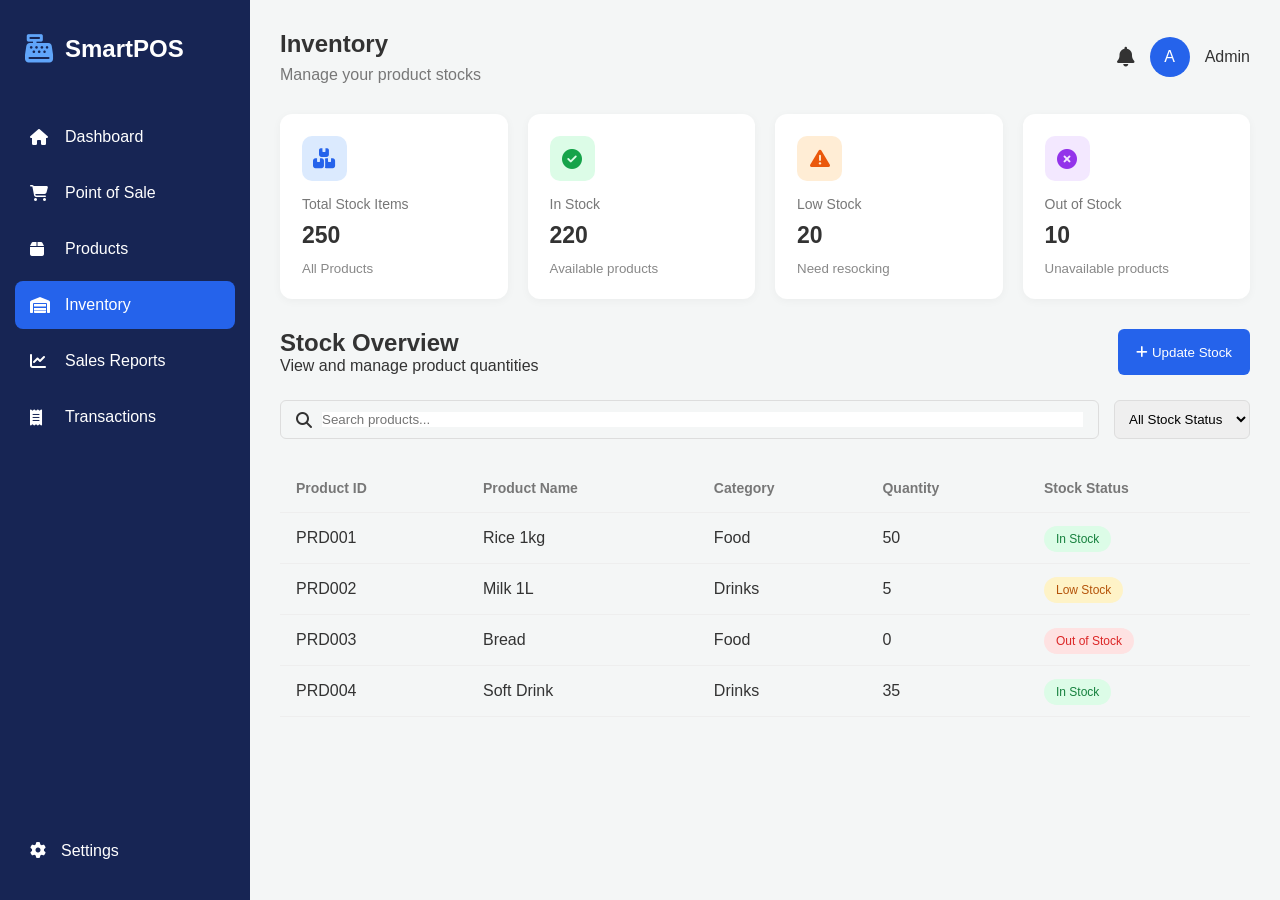
==== SmartPOS/frontend/pages/inventory.html @ b140b20d "Implement an Inventory page" ====
<!DOCTYPE html>
<html lang="en">
<head>
    <meta charset="UTF-8">
    <meta name="viewport" content="width=device-width, initial-scale=1.0">
    <title>Inventory | SmartPOS</title>

    <link rel="stylesheet" href="../css/style.css">

    <link rel="stylesheet" href="https://cdnjs.cloudflare.com/ajax/libs/font-awesome/6.7.2/css/all.min.css">
</head>
<body>
    <div class="container">
        <aside class="sidebar">
            <div class="logo">
                <i class="fa-solid fa-cash-register"></i>
                <h2>SmartPOS</h2>
            </div>
            <ul class="menu">

                <li>
                    <a href="../index.html">
                        <i class="fa-solid fa-house"></i>
                        <span>Dashboard</span>
                    </a>
                </li>

                <li>
                    <a href="pos.html">
                        <i class="fa-solid fa-cart-shopping"></i>
                        <span>Point of Sale</span>
                    </a>
                </li>

                <li>
                    <a href="products.html">
                        <i class="fa-solid fa-box"></i>
                        <span>Products</span>
                    </a>
                </li>

                <li class="active">
                    <a href="inventory.html">
                        <i class="fa-solid fa-warehouse"></i>
                        <span>Inventory</span>
                    </a>
                </li>

                <li>
                    <a href="reports.html">
                        <i class="fa-solid fa-chart-line"></i>
                        <span>Sales Reports</span>
                    </a>
                </li>

                <li>
                    <a href="transactions.html">
                        <i class="fa-solid fa-receipt"></i>
                        <span>Transactions</span>
                    </a>
                </li>

            </ul>

            <div class="sidebar-bottom">
                <i class="fa-solid fa-gear"></i>
                <span>Settings</span>
            </div>

        </aside>
    

        <main class="main-content">
            <header class="header">
                <div>
                   <h2>Inventory</h2>
                  <p>Manage your product stocks</p>
                </div>

                <div class="profile">
                    <i class="fa-solid fa-bell"></i>
                    <div class="avatar">A</div>
                    <span>Admin</span>
                </div>

            </header>

            <section class="inventory-stats">

                <div class="card">
                    <div class="card-icon blue">
                        <i class="fa-solid fa-boxes-stacked"></i>
                    </div>

                    <p>Total Stock Items</p>
                    <h2>250</h2>
                    <small>All Products</small>
                </div>

                <div class="card">
                    <div class="card-icon green">
                        <i class="fa-solid fa-check-circle"></i>
                    </div>

                    <p>In Stock</p>
                    <h2>220</h2>
                    <small>Available products</small>
                </div>

                <div class="card">
                    <div class="card-icon orange">
                        <i class="fa-solid fa-triangle-exclamation"></i>
                    </div>

                    <p>Low Stock</p>
                    <h2>20</h2>
                    <small>Need resocking</small>
                </div>

                <div class="card">
                    <div class="card-icon purple">
                        <i class="fa-solid fa-circle-xmark"></i>
                    </div>

                    <p>Out of Stock</p>
                    <h2>10</h2>
                    <small>Unavailable products</small>
                </div>
            </section>

            <section class="inventory-section">

                <div class="section-header">
                    <div>
                        <h2>Stock Overview</h2>
                        <p>View and manage product quantities</p>
                    </div>

                    <button>
                        <i class="fa-solid fa-plus"></i>
                        Update Stock
                    </button>
                </div>

                <div class="inventory-tools">

                    <div class="search-box">
                        <i class="fa-solid fa-magnifying-glass"></i>
                        <input type="text" placeholder="Search products...">
                    </div>

                    <select>
                        <option>All Stock Status</option>
                        <option>In Stock</option>
                        <option>Low Stock</option>
                        <option>Out of Stock</option>
                    </select>
                </div>

                <div class="inventory-table">

                    <table>

                        <thead>
                            <tr>
                                <th>Product ID</th>
                                <th>Product Name</th>
                                <th>Category</th>
                                <th>Quantity</th>
                                <th>Stock Status</th>
                            </tr>
                        </thead>

                        <tbody>

                            <tr>
                                <td>PRD001</td>
                                <td>Rice 1kg</td>
                                <td>Food</td>
                                <td>50</td>
                                <td><span class="stock-in">In Stock</span></td>
                            </tr>

                            <tr>
                                <td>PRD002</td>
                                <td>Milk 1L</td>
                                <td>Drinks</td>
                                <td>5</td>
                                <td><span class="stock-low">Low Stock</span></td>
                            </tr>

                            <tr>
                                <td>PRD003</td>
                                <td>Bread</td>
                                <td>Food</td>
                                <td>0</td>
                                <td><span class="stock-out">Out of Stock</span></td>
                            </tr>

                            <tr>
                                <td>PRD004</td>
                                <td>Soft Drink</td>
                                <td>Drinks</td>
                                <td>35</td>
                                <td><span class="stock-in">In Stock</span></td>
                            </tr>

                        </tbody>

                    </table>

                </div>

            </section>
        </main>

    </div>

    <script src="../js/script.js"></script>
</body>
</html>
---- SmartPOS/frontend/css/style.css ----
*{
    margin: 0;
    padding: 0;
    box-sizing: border-box;
    font-family: Arial,sans-serif;
}
body{
    background: #f4f6f6;
    color: #333;
}
.container{
    display: flex;
    min-height: 100vh;
}

.sidebar{
    width: 250px;
    background: #172554;
    color: white;
    padding: 25px 15px;
    display: flex;
    flex-direction: column;
}
.logo{
    display: flex;
    align-items: center;
    gap: 12px;
    padding: 10px;
    margin-bottom: 40px;
}
.logo i{
    font-size: 28px;
    color: #60a5fa;
}

.menu{
    list-style: none;
}
.menu li{
    display: flex;
    align-items: center;
    gap: 15px;
    padding: 15px;
    margin-bottom: 8px;
    border-radius: 8px;
    cursor: pointer;
    transition: 0.3s;
}
.menu li:hover,
.menu li.active{
    background: #2563eb;
}

.menu li i{
    width: 20px;
}
.menu li a {
    display: flex;
    align-items: center;
    gap: 15px;
    width: 100%;
    color: white;
    text-decoration: none;
}

.menu li a i {
    width: 20px;
}

.menu li a span {
    white-space: nowrap;
}

.sidebar-bottom{
    display: flex;
    gap: 15px;
    padding: 15px;
    margin-top: auto;
    cursor: pointer;
}


.main-content{
    flex: 1;
    padding: 30px;
    min-width: 0;
}

.header{
    display: flex;
    justify-content: space-between;
    align-items: center;
    margin-bottom: 30px;
}

.header p{
    color: #777;
    margin-top: 8px;
}

.profile{
    display: flex;
    align-items: center;
    gap: 15px;
}
.profile i{
    font-size: 20px;
}

.avatar{
    width: 40px;
    height: 40px;
    background: #2563eb;
    color: white;
    display: grid;
    place-items: center;
    border-radius: 50%;
}

.stats{
    display: grid;
    grid-template-columns: repeat(4, 1fr);
    gap: 20px;
    margin-bottom: 30px;
}

.card{
    background: white;
    padding: 22px;
    border-radius: 12px;
    box-shadow: 0 2px 10px rgba(0,0,0,0.04);
}
.card-icon{
    width: 45px;
    height: 45px;
    display: grid;
    place-items: center;
    border-radius: 10px;
    margin-bottom: 15px;
    font-size: 20px;
}
.blue{
    background: #dbeafe;
    color: #2563eb;
}
.green{
    background: #dcfce7;
    color: #16a34a;
}
.orange{
    background: #ffedd5;
    color: #ea580c;
}
.purple{
    background: #f3e8ff;
    color: #9333ea;
}

.card p{
    color: #777;
    font-size: 14px;
}
.card h2{
    margin: 10px 0;
    font-size: 23px;
}

.card small{
    color: #888;
}

.recent-sales{
    background: white;
    padding: 25px;
    border-radius: 12px;
    overflow-x: auto;
}

.section-header{
    display: flex;
    justify-content: space-between;
    margin-bottom: 25px;
}

.section-header button{
    background: #2563eb;
    color: white;
    border: none;
    padding: 10px 18px;
    border-radius: 6px;
    cursor: pointer;
}

table{
    width: 100%;
    border-collapse: collapse;
    min-width: 550px;
}
th,td{
    padding: 16px;
    text-align: left;
    border-bottom: 1px solid #eee;
}
th{
    color: #777;
    font-size: 14px;
}

.paid, .pending{
    padding: 6px 12px;
    border-radius: 20px;
    font-size: 12px;
}

.paid{
    background: #dcfce7;
    color: #15803d;
}
.pending{
    background: #fef3c7;
    color: #b45309;
}

@media (max-width: 1000px) {
    .stats {
        grid-template-columns: repeat(2, 1fr);
    }
}

@media (max-width: 650px) {
    .sidebar {
        width: 70px;
        padding: 15px 8px;
    }

    .logo h2,
    .menu li span,
    .sidebar-bottom span {
        display: none;
    }

    .menu li {
        justify-content: center;
        padding: 15px 5px;
    }
    
    

    .main-content {
        padding: 15px;
    }

    .stats {
        grid-template-columns: 1fr;
    }

    .header {
        align-items: flex-start;
        gap: 15px;
    }
}

/*POS PAGE */

.pos-content{
    background: white;
    padding: 25px;
    border-radius: 12px;
    box-shadow: 0 2px 10px rgba(0,0,0,0.04);
}
.pos-content h2{
    margin-bottom: 12px;
}
.pos-content p{
    color: #777;
}

/* Products page*/

.products-content{
    background: white;
    padding: 25px;
    border-radius: 12px;
    box-shadow: 0 2px 10px rgba(0,0,0,0.04);
}

.products-header{
    display: flex;
    justify-content: space-between;
    align-items: center;
    margin-bottom: 25px;
}

.products-header p{
    color: #777;
    margin-top: 8px;
}

.add-product-btn{
    background: #2563eb;
    color: white;
    border: none;
    padding: 12px 18px;
    border-radius: 6px;
    cursor: pointer;
}

.product-tools{
    display: flex;
    gap: 15px;
    margin-bottom: 25px;
}

.search-box{
    display: flex;
    align-items: center;
    gap: 10px;
    border: 1px solid #ddd;
    padding: 10px 15px;
    border-radius: 6px;
    flex: 1;
}

.search-box input{
    border: none;
    outline: none;
    width: 100%;
}

.product-tools select{
    padding: 10px;
    border: 1px solid #ddd;
    border-radius: 6px;
}

.product-table{
    overflow-x: auto;
}

.edit-btn,
.delete-btn{
    border: none;
    padding: 8px 10px;
    border-radius: 5px;
    cursor: pointer;
    margin-right: 5px;
}

.edit-btn{
    background: #dbeafe;
    color: #2563eb;
}

.delete-btn{
    background: #fee2e2;
    color: #dc2626;
}

@media(max-width:650px){
    .products-header,.product-tools{
        flex-direction: column;
        align-items: stretch;
    }
}



/* Inventory Page */

.inventory-stats {
    display: grid;
    grid-template-columns: repeat(4, 1fr);
    gap: 20px;
    margin-bottom: 30px;
}

.inventory-content {
    background: white;
    padding: 25px;
    border-radius: 12px;
    box-shadow: 0 2px 10px rgba(0,0,0,0.04);
}

.inventory-content .section-header {
    align-items: center;
}

.inventory-content .section-header p {
    color: #777;
    margin-top: 8px;
}

.inventory-tools {
    display: flex;
    gap: 15px;
    margin-bottom: 25px;
}

.inventory-tools .search-box {
    flex: 1;
}

.inventory-tools select {
    padding: 10px;
    border: 1px solid #ddd;
    border-radius: 6px;
}

.inventory-table {
    overflow-x: auto;
}

.stock-in,
.stock-low,
.stock-out {
    padding: 6px 12px;
    border-radius: 20px;
    font-size: 12px;
}

.stock-in {
    background: #dcfce7;
    color: #15803d;
}

.stock-low {
    background: #fef3c7;
    color: #b45309;
}

.stock-out {
    background: #fee2e2;
    color: #dc2626;
}

@media (max-width: 1000px) {
    .inventory-stats {
        grid-template-columns: repeat(2, 1fr);
    }
}

@media (max-width: 650px) {
    .inventory-stats {
        grid-template-columns: 1fr;
    }

    .inventory-tools {
        flex-direction: column;
    }
}
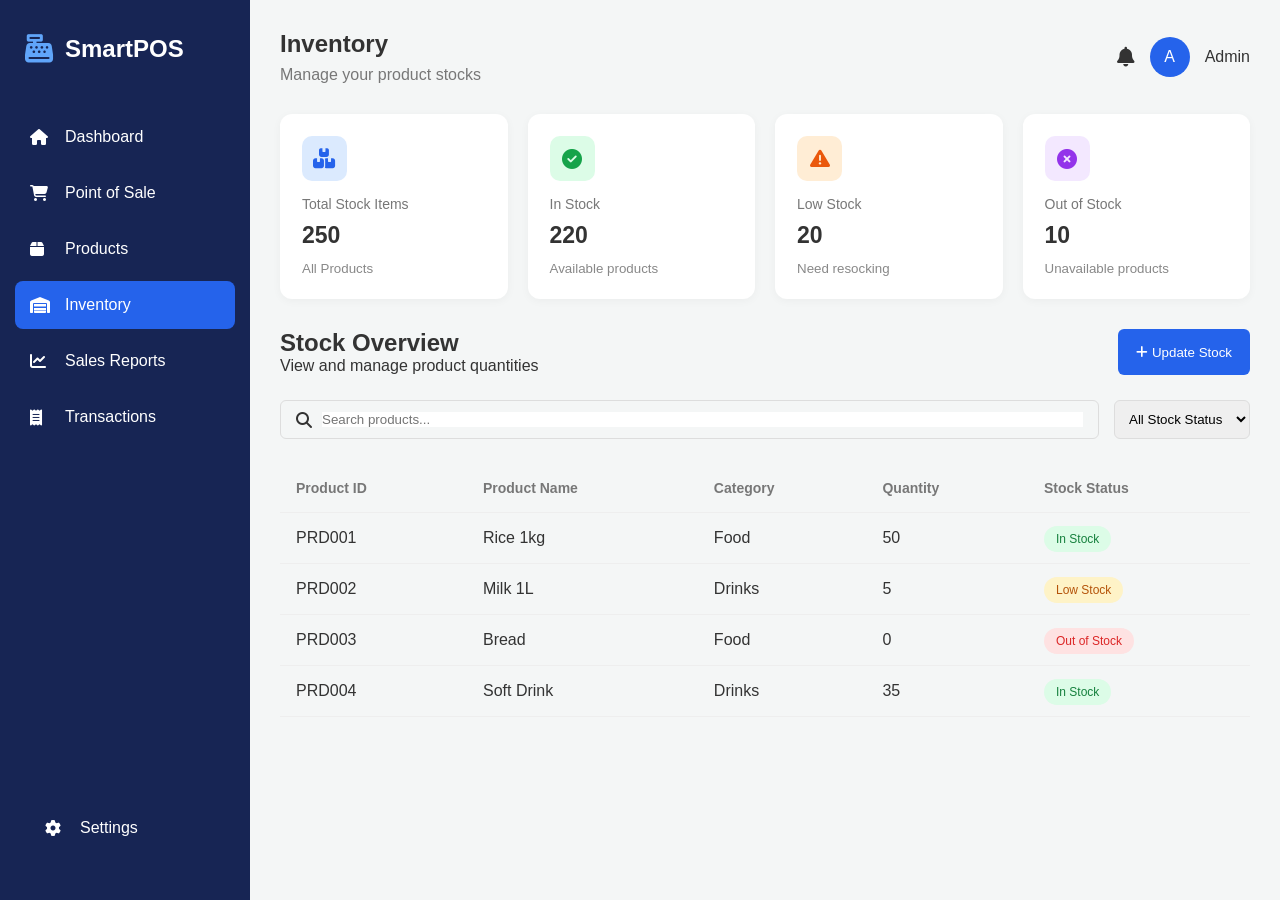
==== commit 1b46e3a0: "Implement reports and transaction pages" ====
--- a/SmartPOS/frontend/pages/inventory.html
+++ b/SmartPOS/frontend/pages/inventory.html
@@ -63,9 +63,15 @@
             </ul>
 
             <div class="sidebar-bottom">
-                <i class="fa-solid fa-gear"></i>
-                <span>Settings</span>
-            </div>
+            <ul class="menu">
+                <li>
+                    <a href="settings.html">
+                        <i class="fa-solid fa-gear"></i>
+                        <span>Settings</span>
+                    </a>
+                </li>
+            </ul>
+        </div>
 
         </aside>
     
--- a/SmartPOS/frontend/css/style.css
+++ b/SmartPOS/frontend/css/style.css
@@ -448,3 +448,147 @@
         flex-direction: column;
     }
 }
+
+
+/* Sales Reports */
+
+.report-stats {
+    display: grid;
+    grid-template-columns: repeat(4, 1fr);
+    gap: 20px;
+    margin-bottom: 30px;
+}
+
+.reports-content {
+    background: white;
+    padding: 25px;
+    border-radius: 12px;
+    margin-bottom: 25px;
+    box-shadow: 0 2px 10px rgba(0,0,0,0.04);
+}
+.report-filter{
+    padding: 10px 15px;
+    border: 1px solid #ddd;
+    border-radius: 6px;
+    background: white;
+}
+
+.sales-chart-placeholder{
+    min-height: 300px;
+    margin-top: 20px;
+    border: 1px dashed #ccc ;
+    border-radius: 10px;
+    display: flex;
+    flex-direction: column;
+    align-items: center;
+    justify-content: center;
+    color: #888;
+    gap: 12px;
+}
+
+.sales-chart-placeholder i{
+    font-size: 45px;
+    color: #2563eb;
+}
+.sales-chart-placeholder h3{
+    color: #333;
+}
+.top-products h2{
+    margin-bottom: 20px;
+}
+.report-table{
+    overflow-x: auto;
+}
+
+@media (max-width:1000px){
+    .report-stats{
+        grid-template-columns: repeat(2, 1fr);
+    }
+
+}
+@media (max-width:650px){
+    .report-stats{
+        grid-template-columns: 1fr;
+    }
+}
+
+/* Transactions Page */
+
+.transaction-stats {
+    display: grid;
+    grid-template-columns: repeat(4, 1fr);
+    gap: 20px;
+    margin-bottom: 30px;
+}
+
+.transactions-content {
+    background: white;
+    padding: 25px;
+    border-radius: 12px;
+    box-shadow: 0 2px 10px rgba(0,0,0,0.04);
+}
+
+.transaction-tools {
+    display: flex;
+    gap: 15px;
+    margin-bottom: 25px;
+}
+
+.transaction-tools .search-box {
+    flex: 1;
+}
+
+.transaction-tools select,
+.date-filter {
+    padding: 10px;
+    border: 1px solid #ddd;
+    border-radius: 6px;
+}
+
+.transaction-table {
+    overflow-x: auto;
+}
+
+.completed,
+.cancelled {
+    padding: 6px 12px;
+    border-radius: 20px;
+    font-size: 12px;
+}
+
+.completed {
+    background: #dcfce7;
+    color: #15803d;
+}
+
+.cancelled {
+    background: #fee2e2;
+    color: #dc2626;
+}
+
+.view-btn {
+    background: #dbeafe;
+    color: #2563eb;
+    border: none;
+    padding: 8px 10px;
+    border-radius: 5px;
+    cursor: pointer;
+}
+
+@media (max-width: 1000px) {
+    .transaction-stats {
+        grid-template-columns: repeat(2, 1fr);
+    }
+}
+
+@media (max-width: 650px) {
+    .transaction-stats {
+        grid-template-columns: 1fr;
+    }
+
+    .transaction-tools {
+        flex-direction: column;
+    }
+}
+
+
